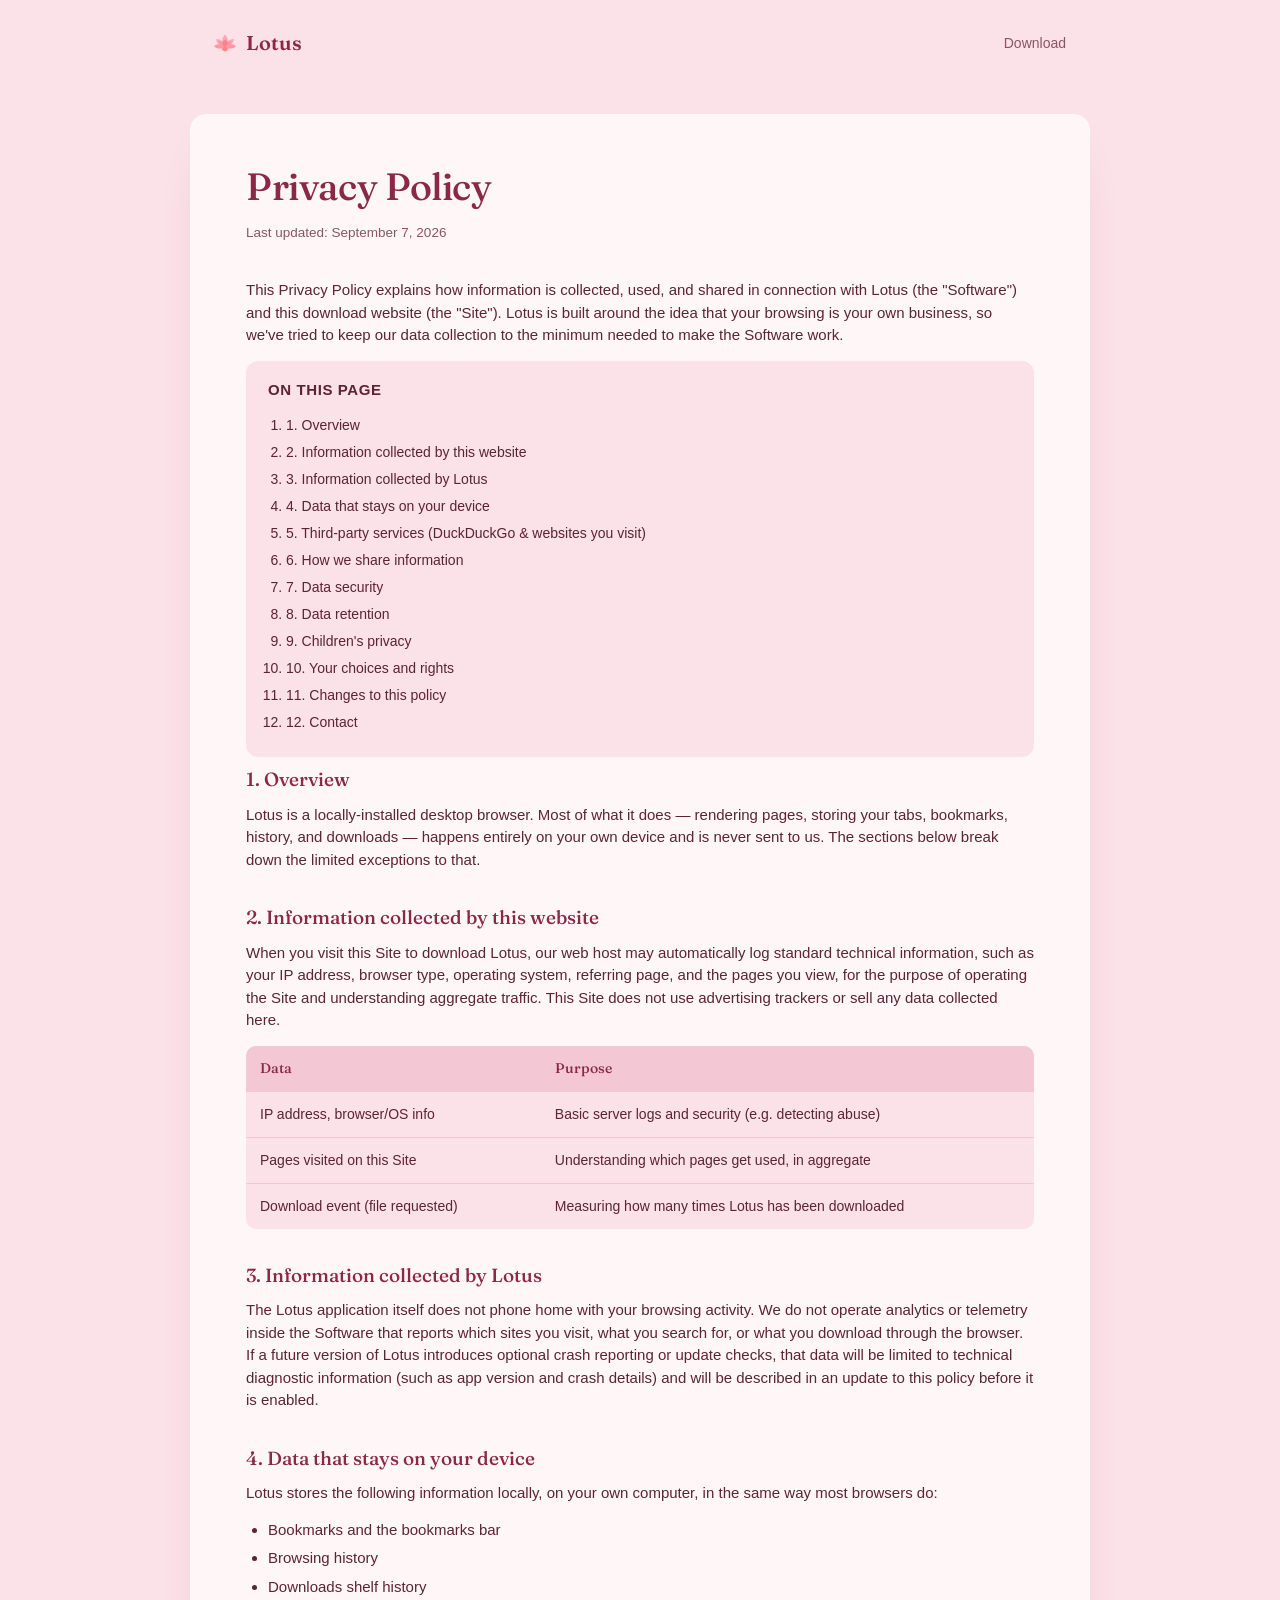
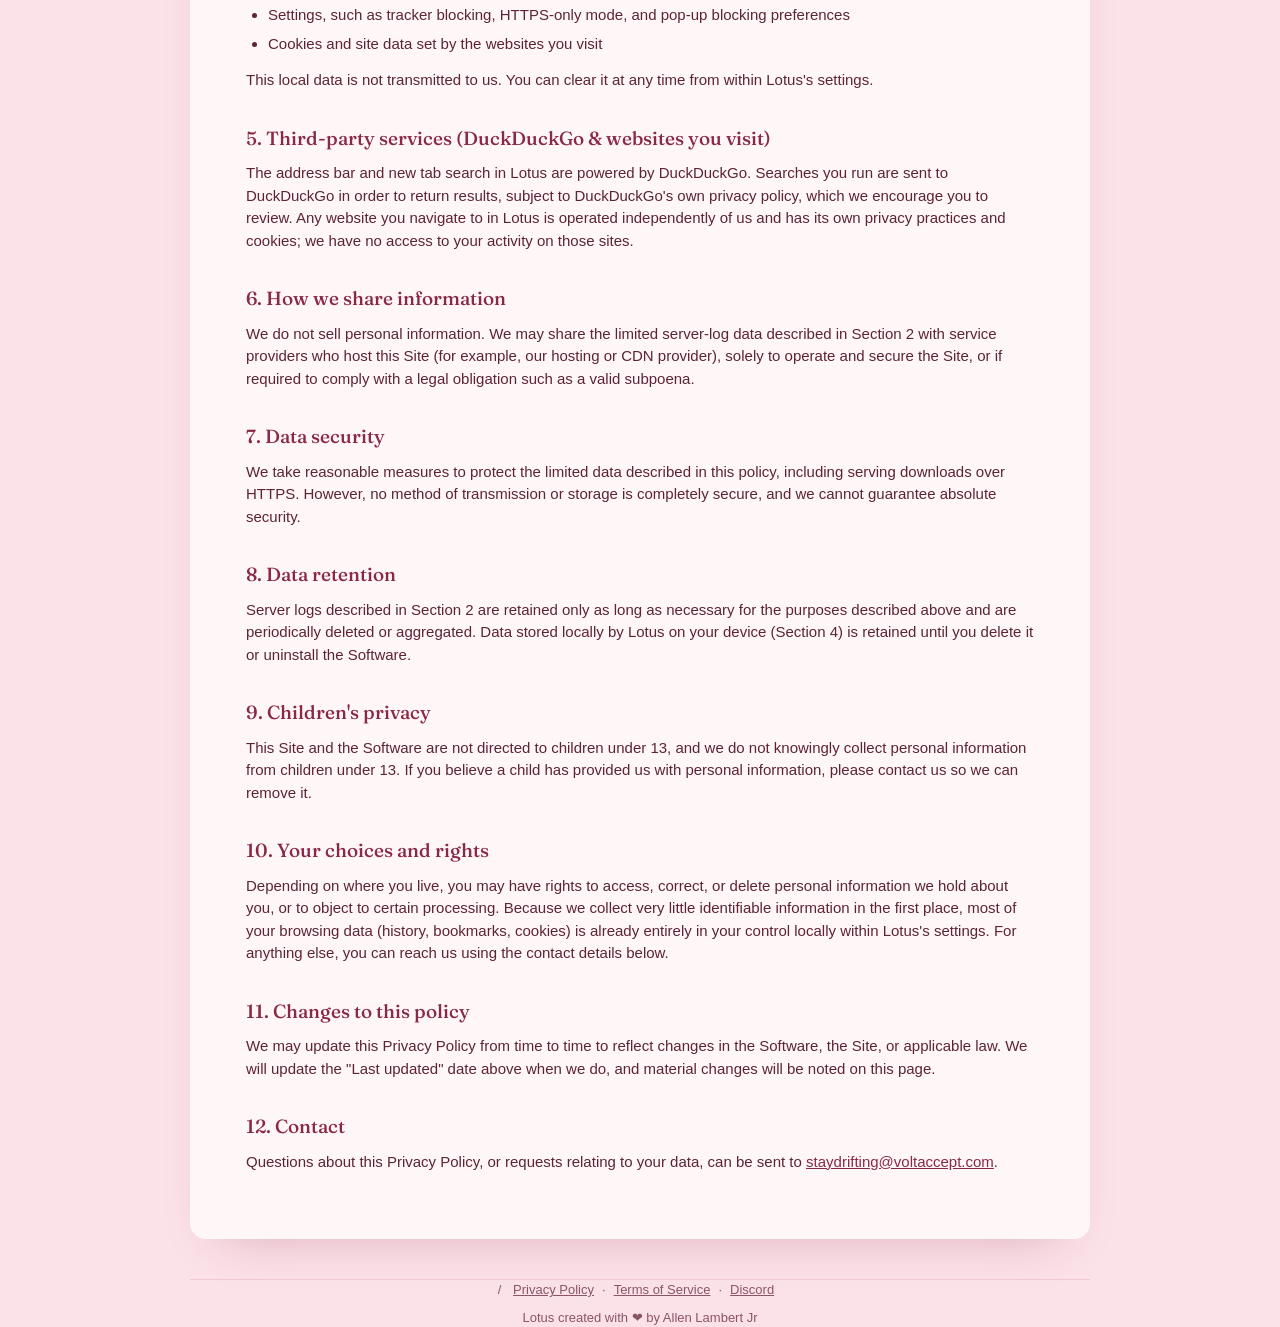
==== privacy.html @ d594039d "Added Discord Invite Link" ====
<!DOCTYPE html>
<html lang="en">
<head>
<meta charset="UTF-8">
<meta name="viewport" content="width=device-width, initial-scale=1.0">
<title>Privacy Policy - Lotus</title>
<link rel="icon" href="assets/icon.ico" type="image/x-icon">
<link rel="preconnect" href="https://fonts.googleapis.com">
<link href="https://fonts.googleapis.com/css2?family=Fraunces:opsz,wght@9..144,400;9..144,500;9..144,600&display=swap" rel="stylesheet">
<style>
  :root{
    --bg: #FBE1E8;
    --chrome: #F3C7D3;
    --chrome-dark: #ECB9C8;
    --card: #FFF6F8;
    --rose: #A73556;
    --rose-deep: #8A2946;
    --plum: #5C2436;
    --plum-soft: #8B5568;
  }

  *{ box-sizing: border-box; }
  html{ scroll-behavior: smooth; }

  body{
    margin: 0;
    background: var(--bg);
    color: var(--plum);
    font-family: -apple-system, BlinkMacSystemFont, "Segoe UI", Roboto, Helvetica, Arial, sans-serif;
    line-height: 1.5;
  }

  @media (prefers-reduced-motion: reduce){
    *{ animation: none !important; transition: none !important; }
  }

  .wrap{
    max-width: 900px;
    margin: 0 auto;
    padding: 0 24px;
  }

  /* ---------- top bar ---------- */
  header.site{ padding: 28px 0 0; }
  .site-nav{
    display: flex;
    align-items: center;
    justify-content: space-between;
  }
  .wordmark{
    display: flex;
    align-items: center;
    gap: 10px;
    font-family: "Fraunces", serif;
    font-weight: 600;
    font-size: 20px;
    color: var(--rose-deep);
    text-decoration: none;
  }
  .wordmark img{ width: 22px; height: 22px; }
  .nav-link{
    color: var(--plum-soft);
    text-decoration: none;
    font-size: 14px;
    font-weight: 500;
  }
  .nav-link:hover{ color: var(--rose-deep); }

  /* ---------- legal doc ---------- */
  .doc{
    padding: 56px 0 40px;
  }
  .doc-card{
    background: var(--card);
    border-radius: 16px;
    padding: 44px clamp(24px, 5vw, 56px) 52px;
    box-shadow: 0 24px 48px -32px rgba(140, 41, 70, 0.35);
  }
  .doc h1{
    font-family: "Fraunces", serif;
    font-weight: 500;
    font-size: clamp(28px, 4vw, 38px);
    color: var(--rose-deep);
    margin: 0 0 8px;
    letter-spacing: -0.01em;
  }
  .doc .effective{
    font-size: 13.5px;
    color: var(--plum-soft);
    margin: 0 0 36px;
  }
  .doc h2{
    font-family: "Fraunces", serif;
    font-weight: 500;
    font-size: 19px;
    color: var(--rose-deep);
    margin: 32px 0 10px;
  }
  .doc h2:first-of-type{ margin-top: 0; }
  .doc p{
    margin: 0 0 14px;
    font-size: 15px;
    color: var(--plum);
  }
  .doc ul{
    margin: 0 0 14px;
    padding-left: 22px;
  }
  .doc li{
    font-size: 15px;
    color: var(--plum);
    margin-bottom: 6px;
  }
  .doc a{ color: var(--rose-deep); }
  .doc strong{ color: var(--rose-deep); }
  .table-wrap{ overflow-x: auto; margin: 0 0 20px; }
  table.data-table{
    width: 100%;
    border-collapse: collapse;
    font-size: 14px;
    background: var(--bg);
    border-radius: 10px;
    overflow: hidden;
  }
  table.data-table th, table.data-table td{
    text-align: left;
    padding: 12px 14px;
    border-bottom: 1px solid var(--chrome);
    vertical-align: top;
  }
  table.data-table th{
    font-family: "Fraunces", serif;
    font-weight: 500;
    color: var(--rose-deep);
    background: var(--chrome);
  }
  table.data-table tr:last-child td{ border-bottom: none; }
  .toc{
    background: var(--bg);
    border-radius: 12px;
    padding: 18px 22px;
    margin-bottom: 8px;
    list-style: none;
  }
  .toc-title{
    font-size: 12.5px;
    font-weight: 600;
    text-transform: uppercase;
    letter-spacing: 0.04em;
    color: var(--plum-soft);
    margin: 0 0 10px;
  }
  .toc ol{
    margin: 0;
    padding-left: 18px;
  }
  .toc li{
    font-size: 14px;
    margin-bottom: 6px;
  }
  .toc a{ color: var(--plum); text-decoration: none; }
  .toc a:hover{ color: var(--rose-deep); text-decoration: underline; }

  /* ---------- footer ---------- */
  footer{
    border-top: 1px solid var(--chrome);
    padding: 26px 0 40px;
    text-align: center;
    font-size: 13px;
    color: var(--plum-soft);
  }
  footer a{ color: var(--plum-soft); }
  footer .legal-links{ margin-bottom: 8px; }
  footer .legal-links a{ margin: 0 8px; }

  :focus-visible{
    outline: 2px solid var(--rose-deep);
    outline-offset: 2px;
  }
</style>
</head>
<body>

<header class="site">
  <div class="wrap site-nav">
    <a class="wordmark" href="/">
      <img src="assets/icon.ico" alt="">
      Lotus
    </a>
    <a class="nav-link" href="/#download">Download</a>
  </div>
</header>

<section class="wrap doc">
  <div class="doc-card">
    <h1>Privacy Policy</h1>
    <p class="effective">Last updated: September 7, 2026</p>

    <p>This Privacy Policy explains how information is collected, used, and shared in connection with Lotus (the "Software") and this download website (the "Site"). Lotus is built around the idea that your browsing is your own business, so we've tried to keep our data collection to the minimum needed to make the Software work.</p>

    <nav class="toc" aria-label="Table of contents">
      <p class="toc-title">On this page</p>
      <ol>
        <li><a href="#overview">1. Overview</a></li>
        <li><a href="#site-data">2. Information collected by this website</a></li>
        <li><a href="#browser-data">3. Information collected by Lotus</a></li>
        <li><a href="#local-data">4. Data that stays on your device</a></li>
        <li><a href="#third-party">5. Third-party services (DuckDuckGo &amp; websites you visit)</a></li>
        <li><a href="#sharing">6. How we share information</a></li>
        <li><a href="#security">7. Data security</a></li>
        <li><a href="#retention">8. Data retention</a></li>
        <li><a href="#children">9. Children's privacy</a></li>
        <li><a href="#rights">10. Your choices and rights</a></li>
        <li><a href="#changes">11. Changes to this policy</a></li>
        <li><a href="#contact">12. Contact</a></li>
      </ol>
    </nav>

    <h2 id="overview">1. Overview</h2>
    <p>Lotus is a locally-installed desktop browser. Most of what it does — rendering pages, storing your tabs, bookmarks, history, and downloads — happens entirely on your own device and is never sent to us. The sections below break down the limited exceptions to that.</p>

    <h2 id="site-data">2. Information collected by this website</h2>
    <p>When you visit this Site to download Lotus, our web host may automatically log standard technical information, such as your IP address, browser type, operating system, referring page, and the pages you view, for the purpose of operating the Site and understanding aggregate traffic. This Site does not use advertising trackers or sell any data collected here.</p>

    <div class="table-wrap">
      <table class="data-table">
        <thead>
          <tr><th>Data</th><th>Purpose</th></tr>
        </thead>
        <tbody>
          <tr><td>IP address, browser/OS info</td><td>Basic server logs and security (e.g. detecting abuse)</td></tr>
          <tr><td>Pages visited on this Site</td><td>Understanding which pages get used, in aggregate</td></tr>
          <tr><td>Download event (file requested)</td><td>Measuring how many times Lotus has been downloaded</td></tr>
        </tbody>
      </table>
    </div>

    <h2 id="browser-data">3. Information collected by Lotus</h2>
    <p>The Lotus application itself does not phone home with your browsing activity. We do not operate analytics or telemetry inside the Software that reports which sites you visit, what you search for, or what you download through the browser. If a future version of Lotus introduces optional crash reporting or update checks, that data will be limited to technical diagnostic information (such as app version and crash details) and will be described in an update to this policy before it is enabled.</p>

    <h2 id="local-data">4. Data that stays on your device</h2>
    <p>Lotus stores the following information locally, on your own computer, in the same way most browsers do:</p>
    <ul>
      <li>Bookmarks and the bookmarks bar</li>
      <li>Browsing history</li>
      <li>Downloads shelf history</li>
      <li>Settings, such as tracker blocking, HTTPS-only mode, and pop-up blocking preferences</li>
      <li>Cookies and site data set by the websites you visit</li>
    </ul>
    <p>This local data is not transmitted to us. You can clear it at any time from within Lotus's settings.</p>

    <h2 id="third-party">5. Third-party services (DuckDuckGo &amp; websites you visit)</h2>
    <p>The address bar and new tab search in Lotus are powered by DuckDuckGo. Searches you run are sent to DuckDuckGo in order to return results, subject to DuckDuckGo's own privacy policy, which we encourage you to review. Any website you navigate to in Lotus is operated independently of us and has its own privacy practices and cookies; we have no access to your activity on those sites.</p>

    <h2 id="sharing">6. How we share information</h2>
    <p>We do not sell personal information. We may share the limited server-log data described in Section 2 with service providers who host this Site (for example, our hosting or CDN provider), solely to operate and secure the Site, or if required to comply with a legal obligation such as a valid subpoena.</p>

    <h2 id="security">7. Data security</h2>
    <p>We take reasonable measures to protect the limited data described in this policy, including serving downloads over HTTPS. However, no method of transmission or storage is completely secure, and we cannot guarantee absolute security.</p>

    <h2 id="retention">8. Data retention</h2>
    <p>Server logs described in Section 2 are retained only as long as necessary for the purposes described above and are periodically deleted or aggregated. Data stored locally by Lotus on your device (Section 4) is retained until you delete it or uninstall the Software.</p>

    <h2 id="children">9. Children's privacy</h2>
    <p>This Site and the Software are not directed to children under 13, and we do not knowingly collect personal information from children under 13. If you believe a child has provided us with personal information, please contact us so we can remove it.</p>

    <h2 id="rights">10. Your choices and rights</h2>
    <p>Depending on where you live, you may have rights to access, correct, or delete personal information we hold about you, or to object to certain processing. Because we collect very little identifiable information in the first place, most of your browsing data (history, bookmarks, cookies) is already entirely in your control locally within Lotus's settings. For anything else, you can reach us using the contact details below.</p>

    <h2 id="changes">11. Changes to this policy</h2>
    <p>We may update this Privacy Policy from time to time to reflect changes in the Software, the Site, or applicable law. We will update the "Last updated" date above when we do, and material changes will be noted on this page.</p>

    <h2 id="contact">12. Contact</h2>
    <p>Questions about this Privacy Policy, or requests relating to your data, can be sent to <a href="mailto:staydrifting@voltaccept.com">staydrifting@voltaccept.com</a>.</p>
  </div>
</section>

<footer class="wrap">
  <div class="legal-links">
/    <a href="privacy.html">Privacy Policy</a>·<a href="terms.html">Terms of Service</a>·<a href="https://discord.gg/F8ZHvA9Z5C" target="_blank" rel="noopener">Discord</a>
  </div>
  Lotus created with ❤ by Allen Lambert Jr
</footer>

</body>
</html>
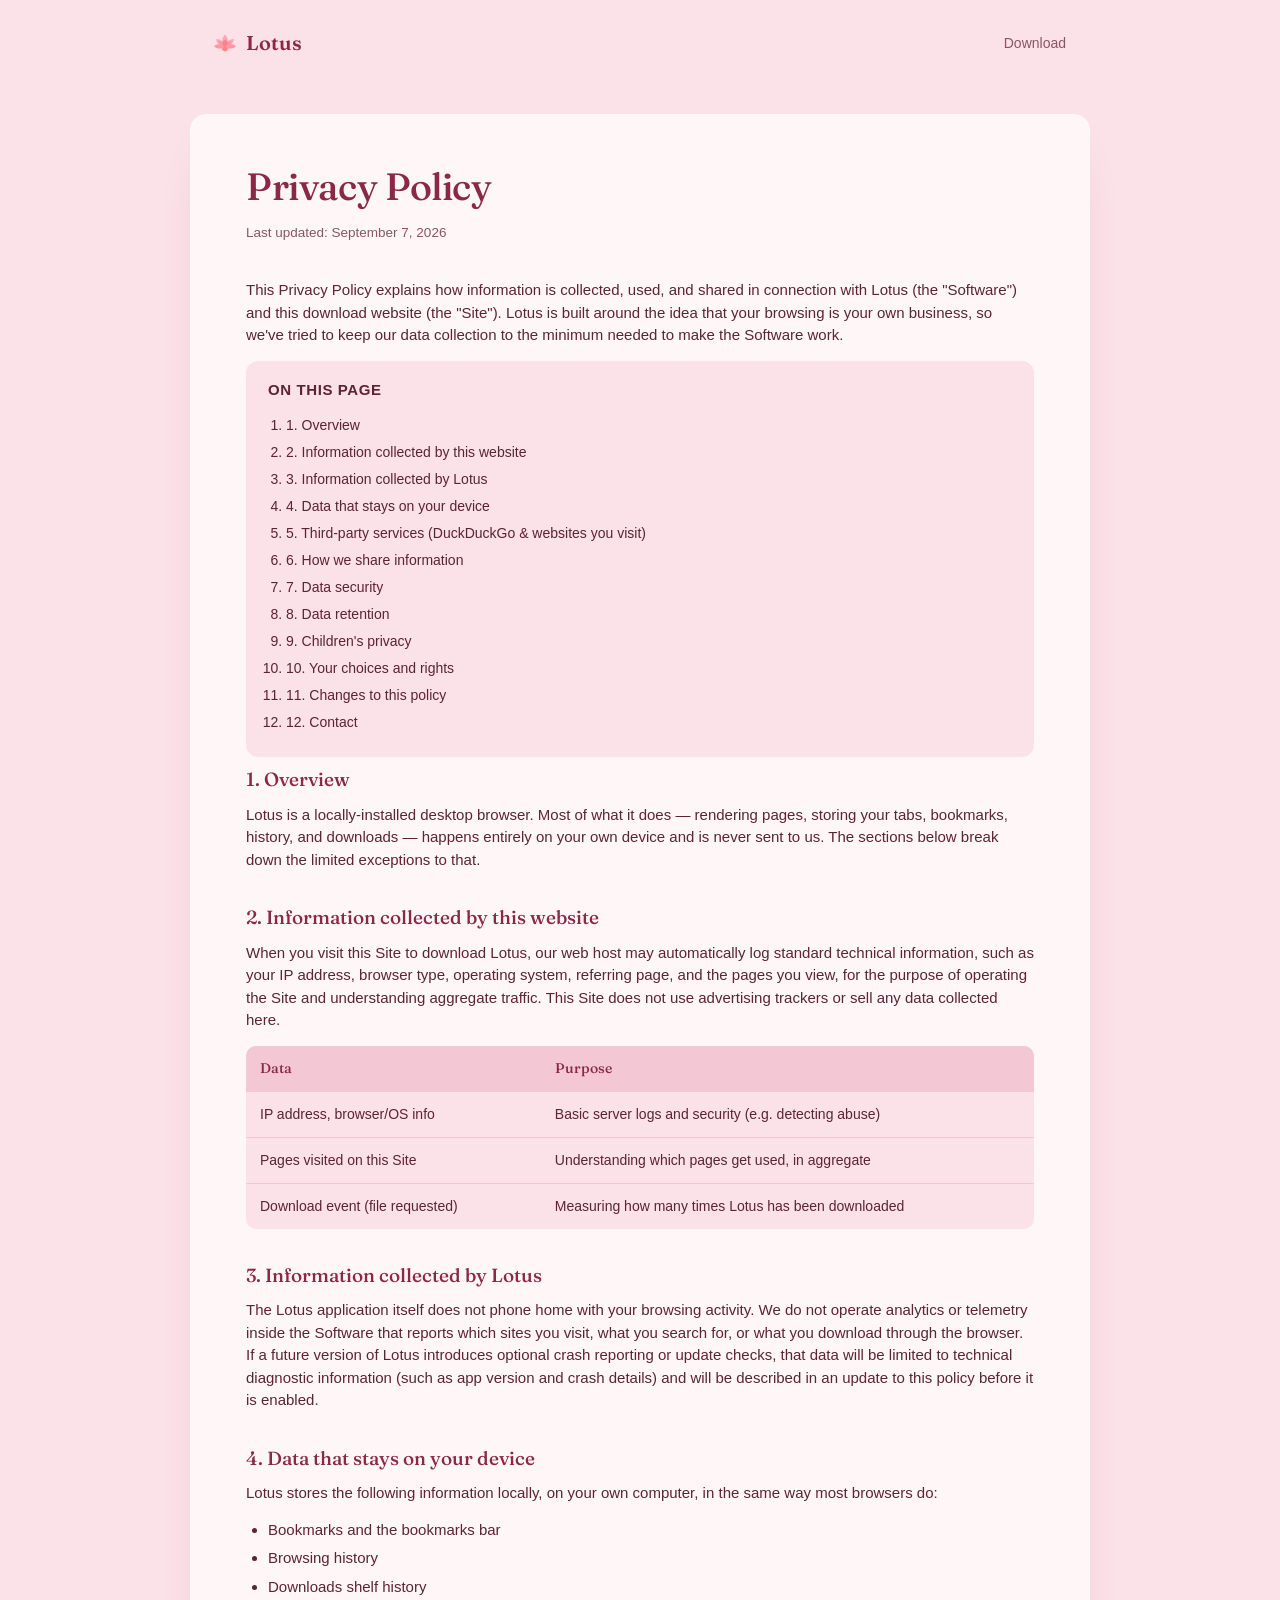
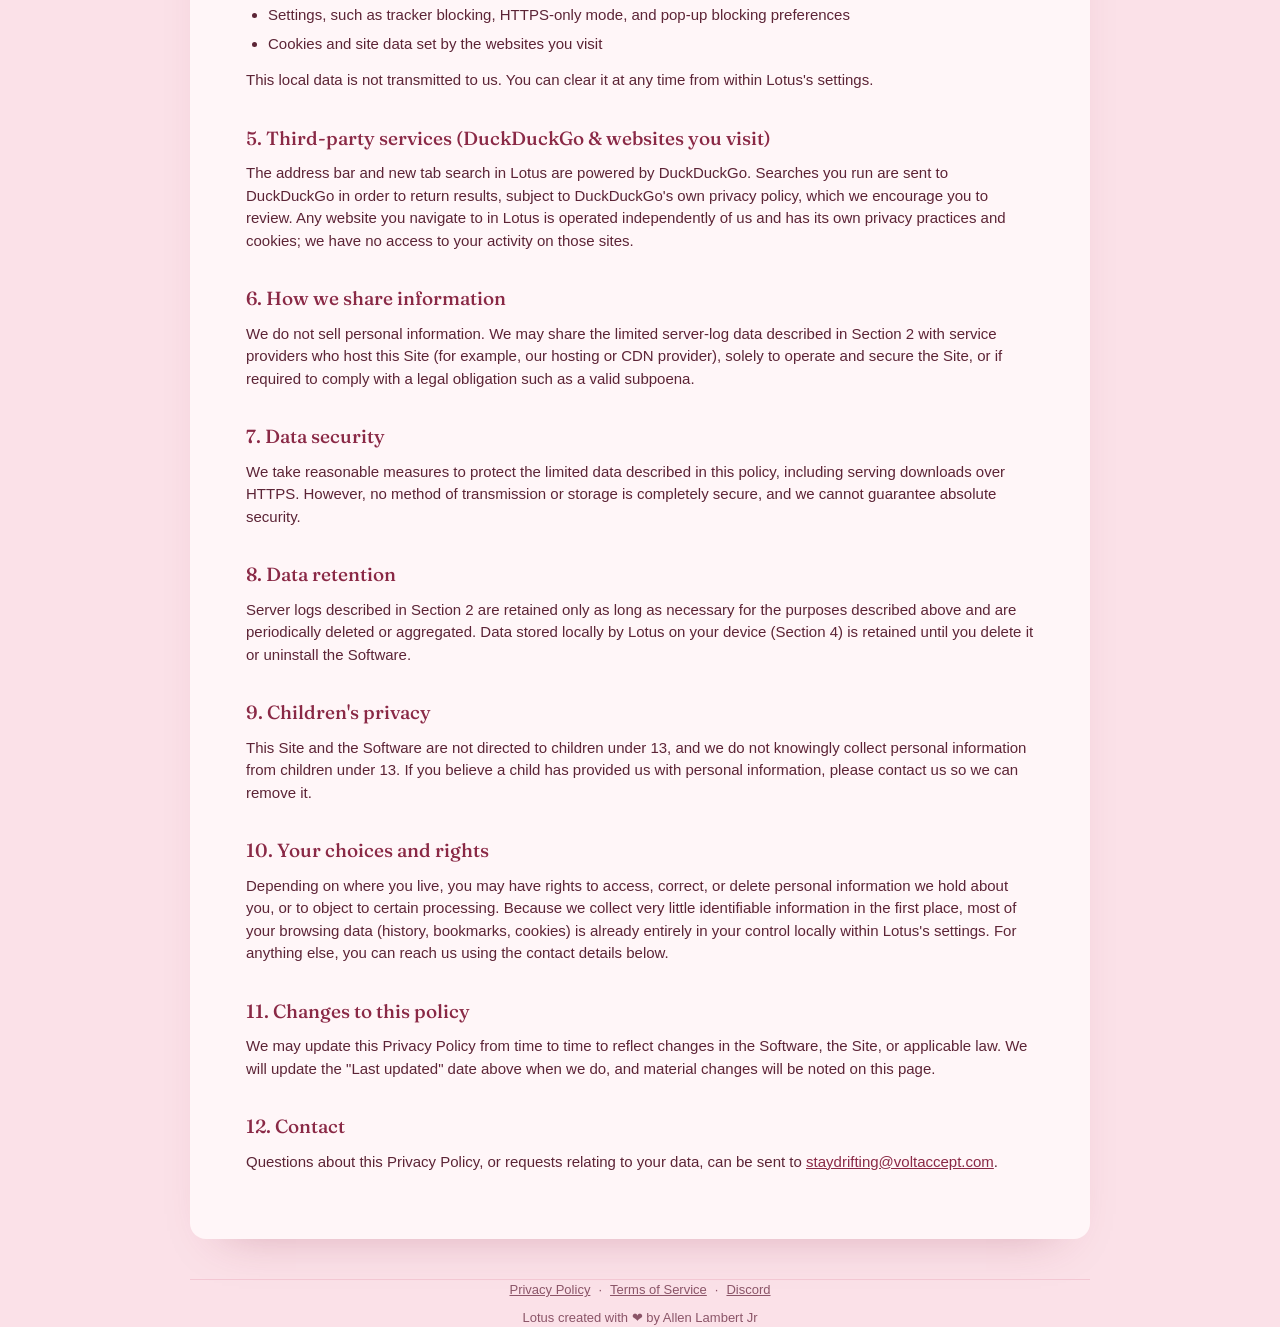
==== commit 070a2c77: "Fix Typo in Footer" ====
--- a/privacy.html
+++ b/privacy.html
@@ -277,7 +277,7 @@
 
 <footer class="wrap">
   <div class="legal-links">
-/    <a href="privacy.html">Privacy Policy</a>·<a href="terms.html">Terms of Service</a>·<a href="https://discord.gg/F8ZHvA9Z5C" target="_blank" rel="noopener">Discord</a>
+    <a href="privacy.html">Privacy Policy</a>·<a href="terms.html">Terms of Service</a>·<a href="https://discord.gg/F8ZHvA9Z5C" target="_blank" rel="noopener">Discord</a>
   </div>
   Lotus created with ❤ by Allen Lambert Jr
 </footer>
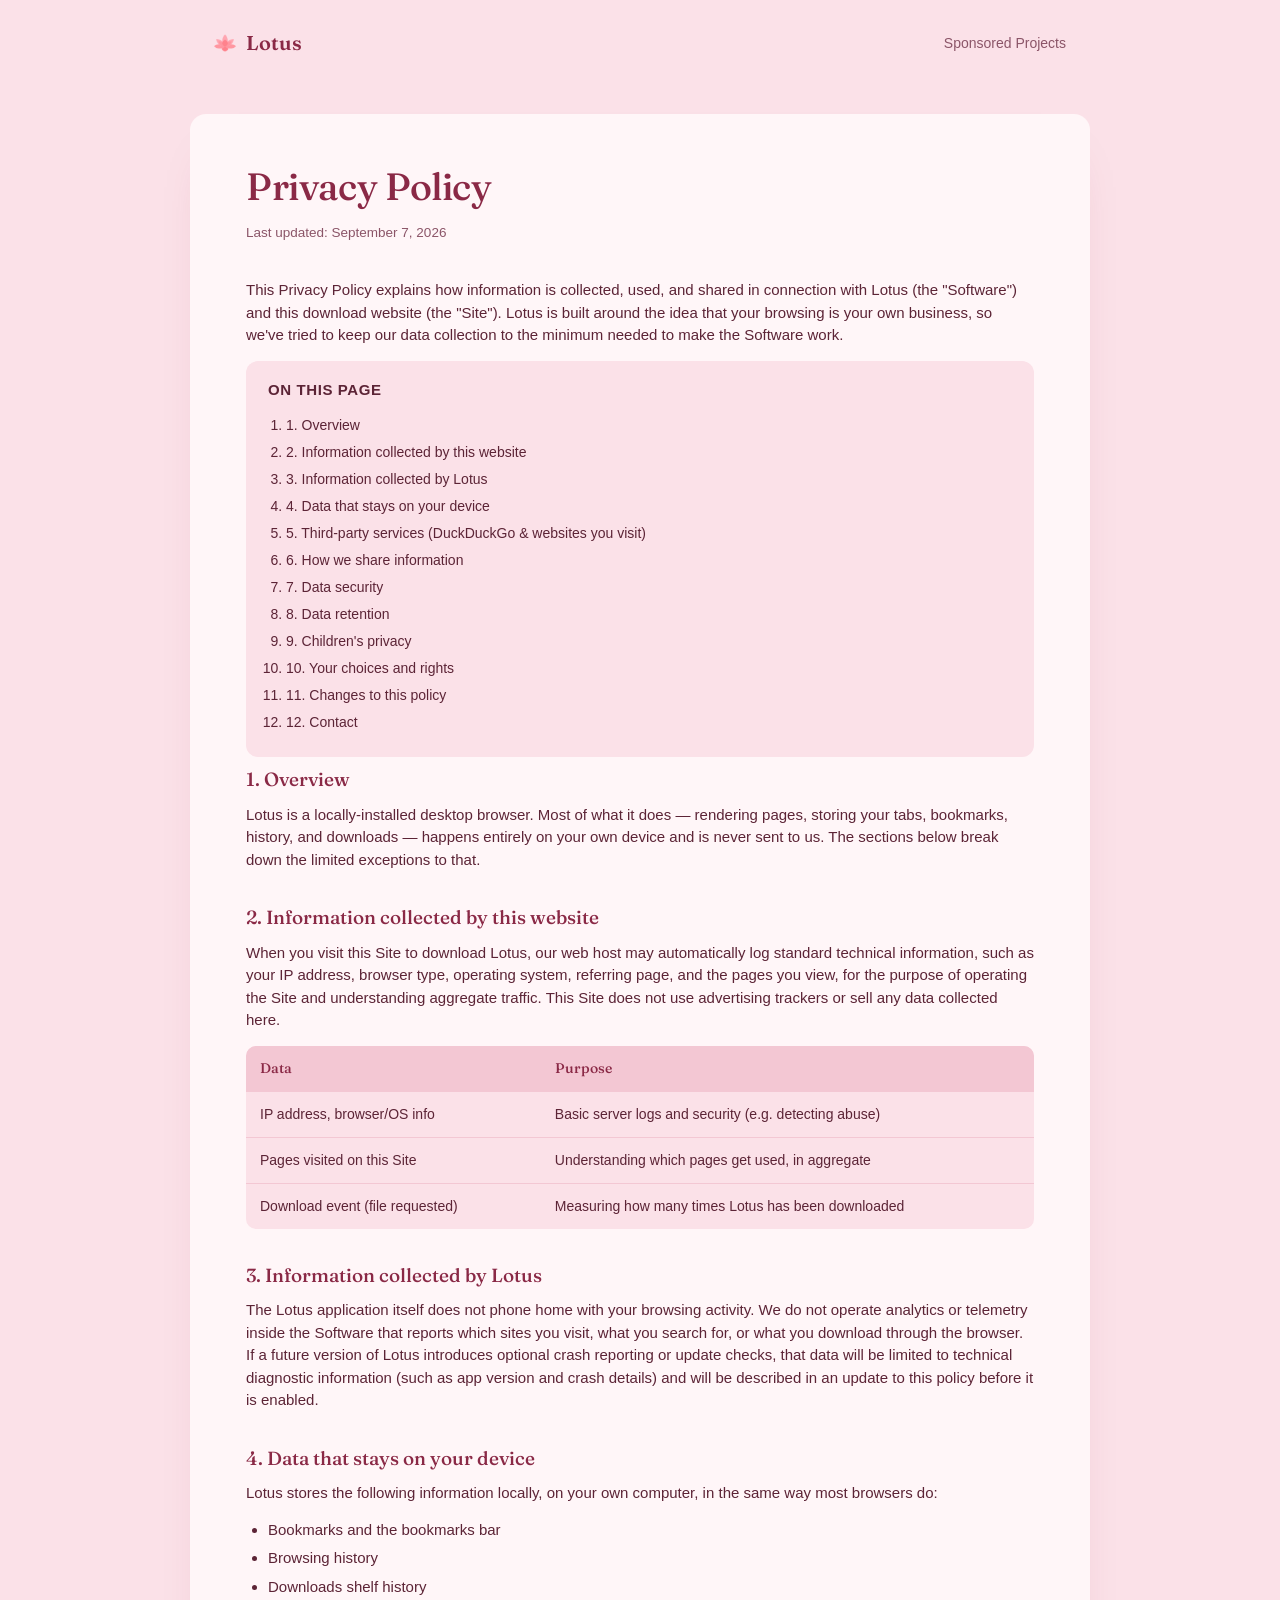
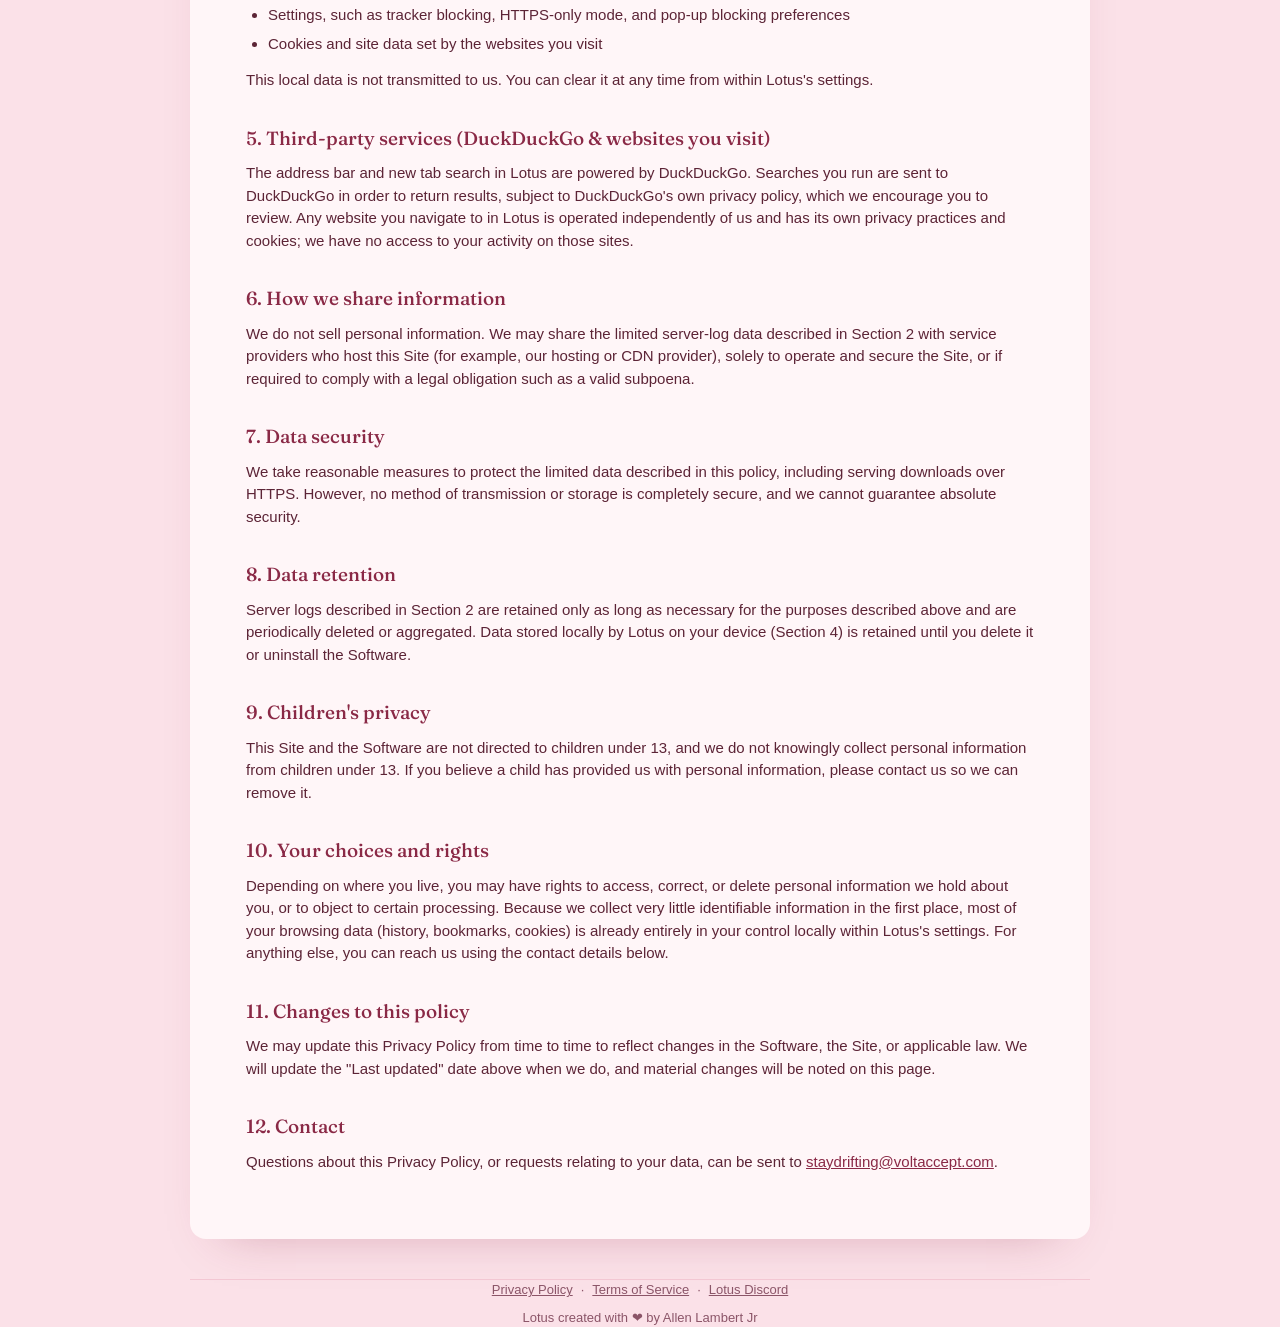
==== commit 2eaa0ce0: "New `Sponsored Projects` Page and Minor UI Changes" ====
--- a/privacy.html
+++ b/privacy.html
@@ -187,7 +187,7 @@
       <img src="assets/icon.ico" alt="">
       Lotus
     </a>
-    <a class="nav-link" href="/#download">Download</a>
+    <a class="nav-link" href="/sponsor.html">Sponsored Projects</a>
   </div>
 </header>
 
@@ -277,7 +277,7 @@
 
 <footer class="wrap">
   <div class="legal-links">
-    <a href="privacy.html">Privacy Policy</a>·<a href="terms.html">Terms of Service</a>·<a href="https://discord.gg/F8ZHvA9Z5C" target="_blank" rel="noopener">Discord</a>
+    <a href="privacy.html">Privacy Policy</a>·<a href="terms.html">Terms of Service</a>·<a href="https://discord.gg/F8ZHvA9Z5C" target="_blank" rel="noopener">Lotus Discord</a>
   </div>
   Lotus created with ❤ by Allen Lambert Jr
 </footer>
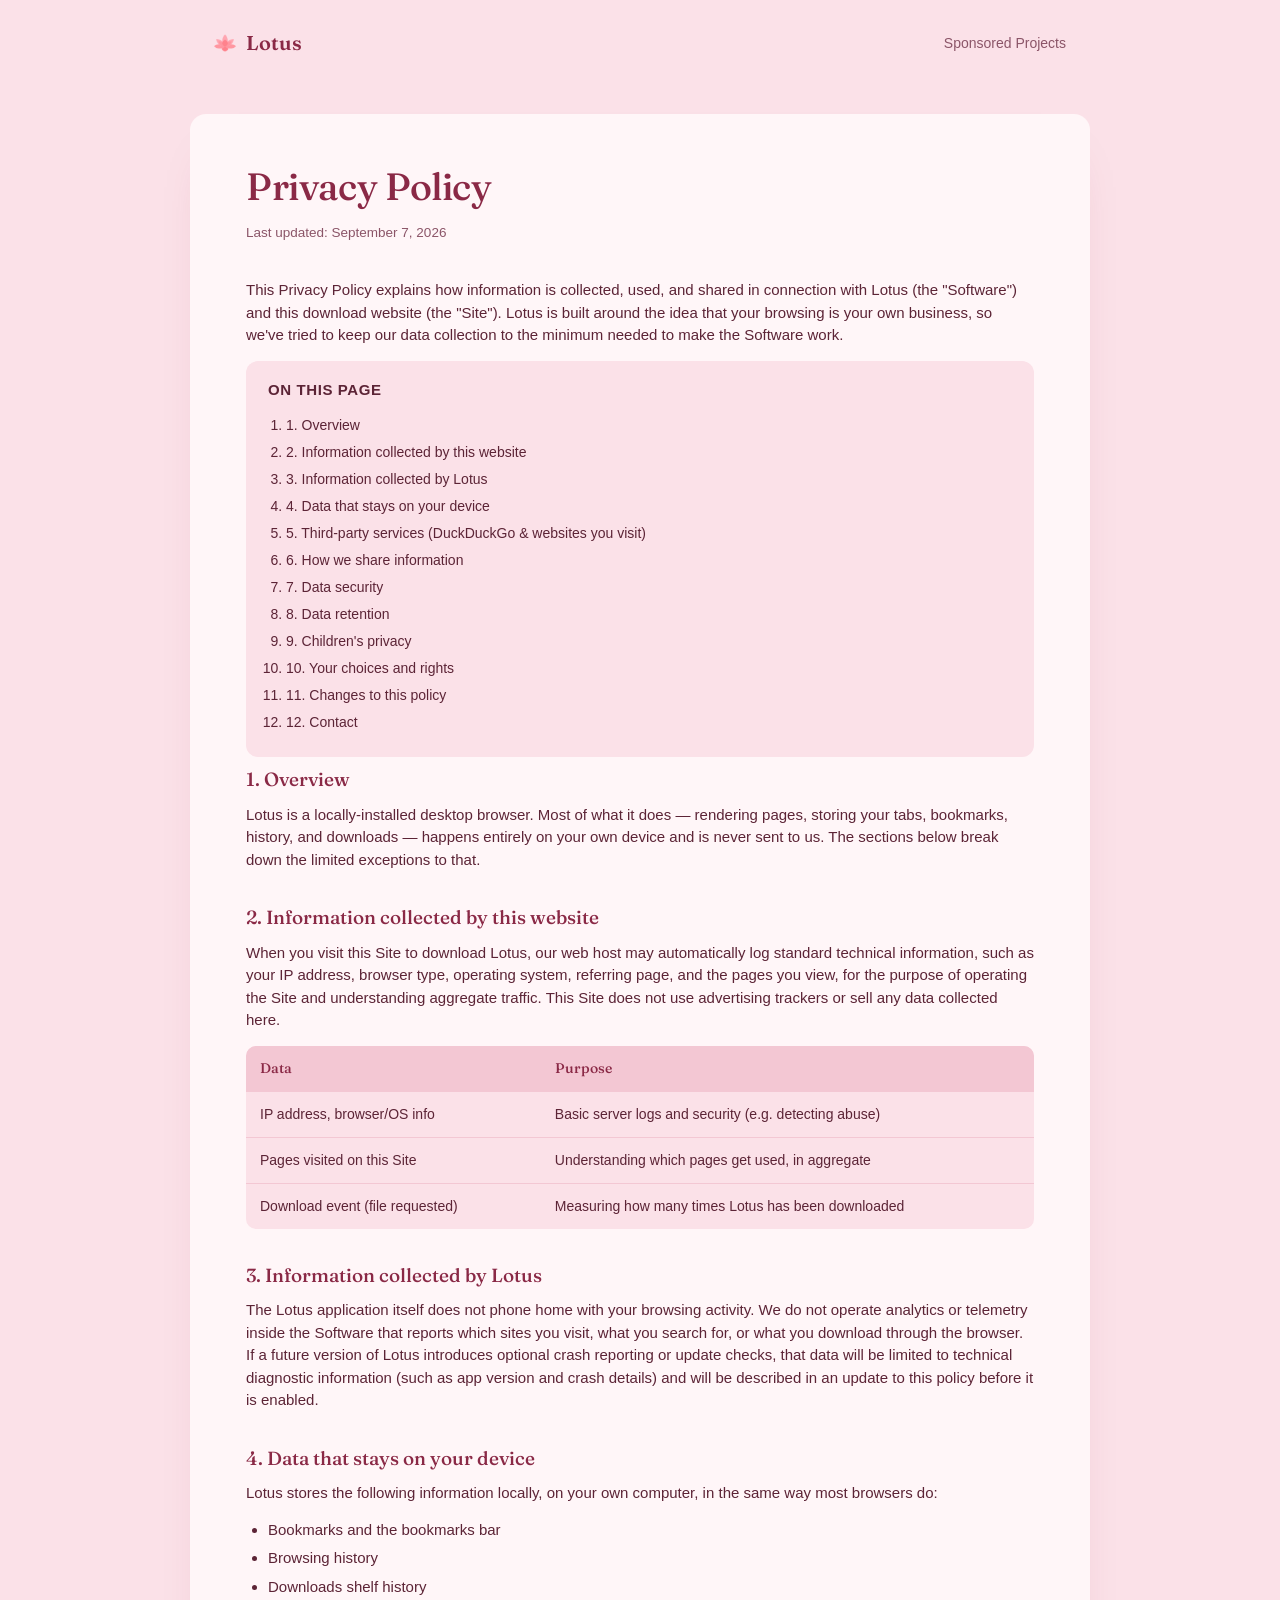
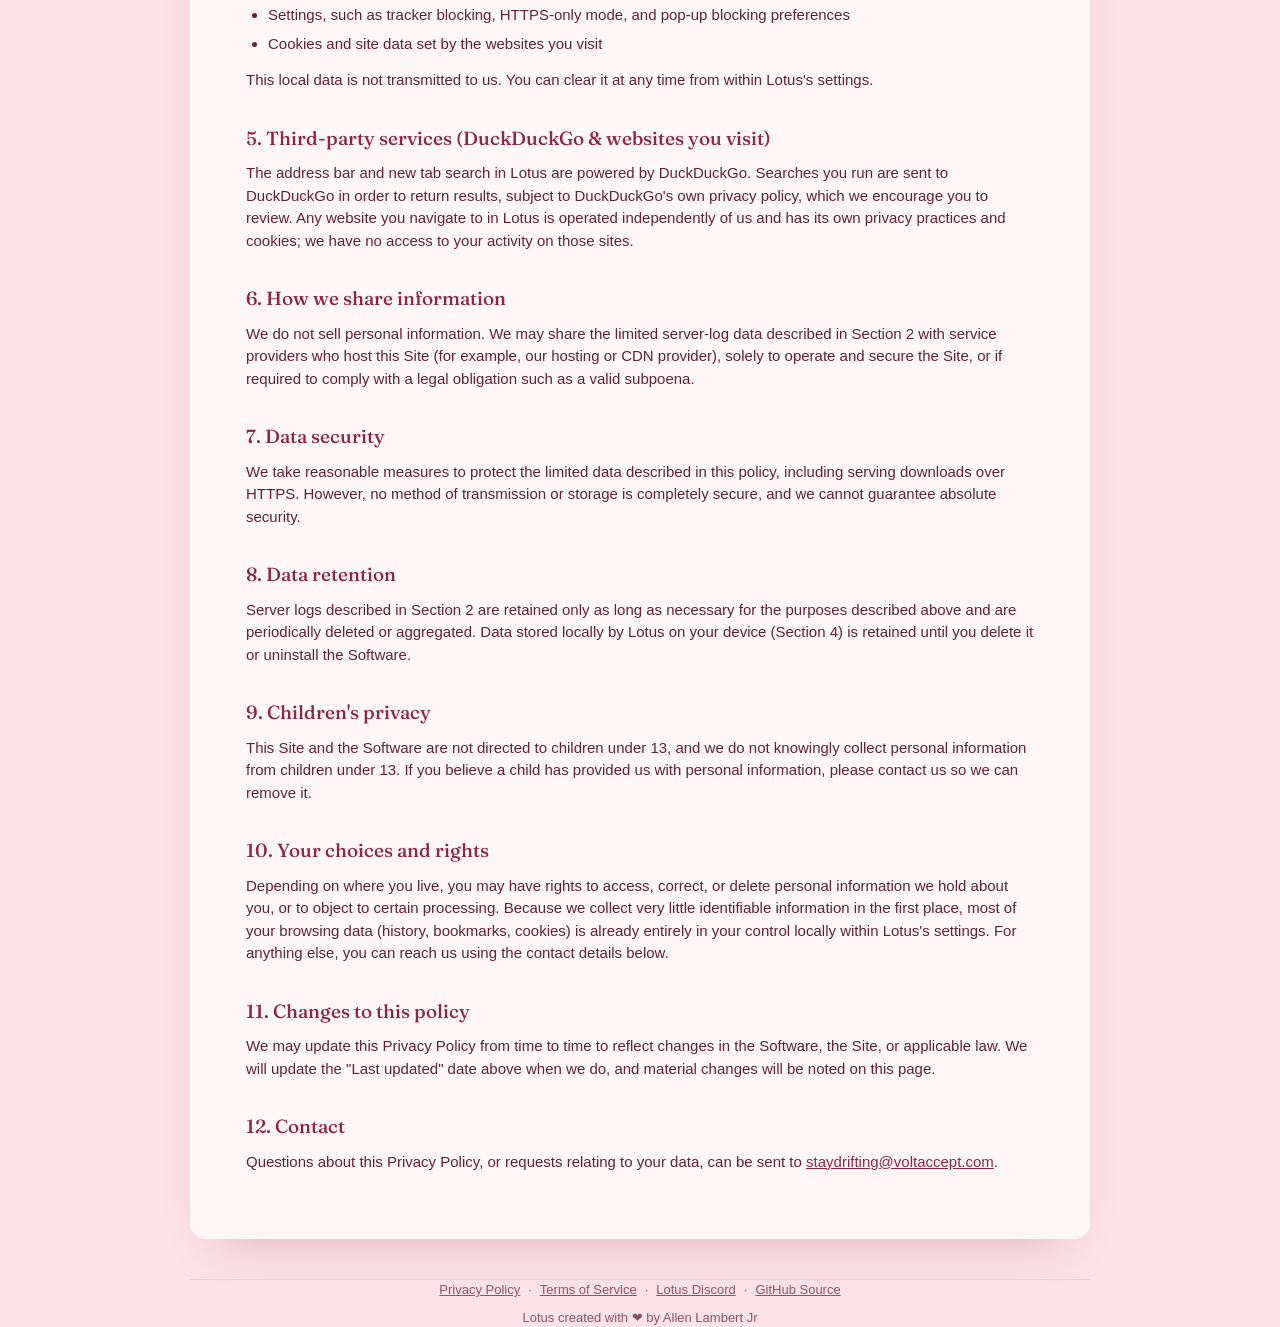
==== commit e93278d3: "Add GitHub Source link to footer in multiple HTML files" ====
--- a/privacy.html
+++ b/privacy.html
@@ -7,177 +7,7 @@
 <link rel="icon" href="assets/icon.ico" type="image/x-icon">
 <link rel="preconnect" href="https://fonts.googleapis.com">
 <link href="https://fonts.googleapis.com/css2?family=Fraunces:opsz,wght@9..144,400;9..144,500;9..144,600&display=swap" rel="stylesheet">
-<style>
-  :root{
-    --bg: #FBE1E8;
-    --chrome: #F3C7D3;
-    --chrome-dark: #ECB9C8;
-    --card: #FFF6F8;
-    --rose: #A73556;
-    --rose-deep: #8A2946;
-    --plum: #5C2436;
-    --plum-soft: #8B5568;
-  }
-
-  *{ box-sizing: border-box; }
-  html{ scroll-behavior: smooth; }
-
-  body{
-    margin: 0;
-    background: var(--bg);
-    color: var(--plum);
-    font-family: -apple-system, BlinkMacSystemFont, "Segoe UI", Roboto, Helvetica, Arial, sans-serif;
-    line-height: 1.5;
-  }
-
-  @media (prefers-reduced-motion: reduce){
-    *{ animation: none !important; transition: none !important; }
-  }
-
-  .wrap{
-    max-width: 900px;
-    margin: 0 auto;
-    padding: 0 24px;
-  }
-
-  /* ---------- top bar ---------- */
-  header.site{ padding: 28px 0 0; }
-  .site-nav{
-    display: flex;
-    align-items: center;
-    justify-content: space-between;
-  }
-  .wordmark{
-    display: flex;
-    align-items: center;
-    gap: 10px;
-    font-family: "Fraunces", serif;
-    font-weight: 600;
-    font-size: 20px;
-    color: var(--rose-deep);
-    text-decoration: none;
-  }
-  .wordmark img{ width: 22px; height: 22px; }
-  .nav-link{
-    color: var(--plum-soft);
-    text-decoration: none;
-    font-size: 14px;
-    font-weight: 500;
-  }
-  .nav-link:hover{ color: var(--rose-deep); }
-
-  /* ---------- legal doc ---------- */
-  .doc{
-    padding: 56px 0 40px;
-  }
-  .doc-card{
-    background: var(--card);
-    border-radius: 16px;
-    padding: 44px clamp(24px, 5vw, 56px) 52px;
-    box-shadow: 0 24px 48px -32px rgba(140, 41, 70, 0.35);
-  }
-  .doc h1{
-    font-family: "Fraunces", serif;
-    font-weight: 500;
-    font-size: clamp(28px, 4vw, 38px);
-    color: var(--rose-deep);
-    margin: 0 0 8px;
-    letter-spacing: -0.01em;
-  }
-  .doc .effective{
-    font-size: 13.5px;
-    color: var(--plum-soft);
-    margin: 0 0 36px;
-  }
-  .doc h2{
-    font-family: "Fraunces", serif;
-    font-weight: 500;
-    font-size: 19px;
-    color: var(--rose-deep);
-    margin: 32px 0 10px;
-  }
-  .doc h2:first-of-type{ margin-top: 0; }
-  .doc p{
-    margin: 0 0 14px;
-    font-size: 15px;
-    color: var(--plum);
-  }
-  .doc ul{
-    margin: 0 0 14px;
-    padding-left: 22px;
-  }
-  .doc li{
-    font-size: 15px;
-    color: var(--plum);
-    margin-bottom: 6px;
-  }
-  .doc a{ color: var(--rose-deep); }
-  .doc strong{ color: var(--rose-deep); }
-  .table-wrap{ overflow-x: auto; margin: 0 0 20px; }
-  table.data-table{
-    width: 100%;
-    border-collapse: collapse;
-    font-size: 14px;
-    background: var(--bg);
-    border-radius: 10px;
-    overflow: hidden;
-  }
-  table.data-table th, table.data-table td{
-    text-align: left;
-    padding: 12px 14px;
-    border-bottom: 1px solid var(--chrome);
-    vertical-align: top;
-  }
-  table.data-table th{
-    font-family: "Fraunces", serif;
-    font-weight: 500;
-    color: var(--rose-deep);
-    background: var(--chrome);
-  }
-  table.data-table tr:last-child td{ border-bottom: none; }
-  .toc{
-    background: var(--bg);
-    border-radius: 12px;
-    padding: 18px 22px;
-    margin-bottom: 8px;
-    list-style: none;
-  }
-  .toc-title{
-    font-size: 12.5px;
-    font-weight: 600;
-    text-transform: uppercase;
-    letter-spacing: 0.04em;
-    color: var(--plum-soft);
-    margin: 0 0 10px;
-  }
-  .toc ol{
-    margin: 0;
-    padding-left: 18px;
-  }
-  .toc li{
-    font-size: 14px;
-    margin-bottom: 6px;
-  }
-  .toc a{ color: var(--plum); text-decoration: none; }
-  .toc a:hover{ color: var(--rose-deep); text-decoration: underline; }
-
-  /* ---------- footer ---------- */
-  footer{
-    border-top: 1px solid var(--chrome);
-    padding: 26px 0 40px;
-    text-align: center;
-    font-size: 13px;
-    color: var(--plum-soft);
-  }
-  footer a{ color: var(--plum-soft); }
-  footer .legal-links{ margin-bottom: 8px; }
-  footer .legal-links a{ margin: 0 8px; }
-
-  :focus-visible{
-    outline: 2px solid var(--rose-deep);
-    outline-offset: 2px;
-  }
-</style>
+<link rel="stylesheet" href="styles.css">
 </head>
 <body>
 
@@ -277,7 +107,7 @@
 
 <footer class="wrap">
   <div class="legal-links">
-    <a href="privacy.html">Privacy Policy</a>·<a href="terms.html">Terms of Service</a>·<a href="https://discord.gg/F8ZHvA9Z5C" target="_blank" rel="noopener">Lotus Discord</a>
+    <a href="privacy.html">Privacy Policy</a>·<a href="terms.html">Terms of Service</a>·<a href="https://discord.gg/F8ZHvA9Z5C" target="_blank" rel="noopener">Lotus Discord</a>·<a href="https://github.com/LotusBrowser/Lotus.Source" target="_blank" rel="noopener">GitHub Source</a>
   </div>
   Lotus created with ❤ by Allen Lambert Jr
 </footer>
--- a/styles.css
+++ b/styles.css
@@ -0,0 +1,659 @@
+/* ==========================================================================
+   Lotus - CSS Stylesheet
+   ==========================================================================
+
+/* ---------- design tokens ---------- */
+:root {
+  --bg: #FBE1E8;
+  --chrome: #F3C7D3;
+  --chrome-dark: #ECB9C8;
+  --card: #FFF6F8;
+  --rose: #A73556;
+  --rose-deep: #8A2946;
+  --plum: #5C2436;
+  --plum-soft: #8B5568;
+  --petal-light: #FFA6B1;
+  --petal-medium: #FF96A0;
+  --petal-coral: #FF828C;
+}
+
+/* ---------- base ---------- */
+* {
+  box-sizing: border-box;
+}
+
+html {
+  scroll-behavior: smooth;
+}
+
+body {
+  margin: 0;
+  background: var(--bg);
+  color: var(--plum);
+  font-family: -apple-system, BlinkMacSystemFont, "Segoe UI", Roboto, Helvetica, Arial, sans-serif;
+  line-height: 1.5;
+}
+
+@media (prefers-reduced-motion: reduce) {
+  * {
+    animation-duration: 0.01ms !important;
+    animation-iteration-count: 1 !important;
+    transition: none !important;
+  }
+}
+
+.wrap {
+  max-width: 900px;
+  margin: 0 auto;
+  padding: 0 24px;
+}
+
+:focus-visible {
+  outline: 2px solid var(--rose-deep);
+  outline-offset: 2px;
+}
+
+/* ---------- top bar ---------- */
+header.site {
+  padding: 28px 0 0;
+}
+
+.site-nav {
+  display: flex;
+  align-items: center;
+  justify-content: space-between;
+}
+
+.wordmark {
+  display: flex;
+  align-items: center;
+  gap: 10px;
+  font-family: "Fraunces", serif;
+  font-weight: 600;
+  font-size: 20px;
+  color: var(--rose-deep);
+  text-decoration: none;
+}
+
+.wordmark img {
+  width: 22px;
+  height: 22px;
+}
+
+.nav-link {
+  color: var(--plum-soft);
+  text-decoration: none;
+  font-size: 14px;
+  font-weight: 500;
+}
+
+.nav-link:hover {
+  color: var(--rose-deep);
+}
+
+/* ---------- footer ---------- */
+footer {
+  border-top: 1px solid var(--chrome);
+  padding: 26px 0 40px;
+  text-align: center;
+  font-size: 13px;
+  color: var(--plum-soft);
+}
+
+footer a {
+  color: var(--plum-soft);
+}
+
+footer .legal-links {
+  margin-bottom: 8px;
+}
+
+footer .legal-links a {
+  margin: 0 8px;
+}
+
+/* ==========================================================================
+   Home + Sponsor: hero, screenshots, CTA
+   ========================================================================== */
+.hero {
+  text-align: center;
+  padding: 60px 0 8px;
+}
+
+.hero h1 {
+  font-family: "Fraunces", serif;
+  font-weight: 500;
+  font-size: clamp(34px, 5vw, 52px);
+  line-height: 1.15;
+  letter-spacing: -0.01em;
+  color: var(--rose-deep);
+  margin: 0 0 16px;
+}
+
+.hero p.sub {
+  max-width: 480px;
+  margin: 0 auto 36px;
+  color: var(--plum-soft);
+  font-size: 17px;
+}
+
+/* screenshots (photo stack) */
+.screenshot-stack {
+  position: relative;
+  width: 100%;
+  max-width: 560px;
+  height: 340px;
+  margin: 0 auto;
+}
+
+.screenshot-frame {
+  position: absolute;
+  width: 480px;
+  height: 333px;
+  border-radius: 12px;
+  overflow: hidden;
+  box-shadow: 0 24px 48px -24px rgba(140, 41, 70, 0.4);
+  border: 6px solid var(--card);
+  background: var(--card);
+}
+
+.screenshot-frame img {
+  width: 100%;
+  height: 100%;
+  display: block;
+  object-fit: cover;
+}
+
+.screenshot-frame.back {
+  top: 6px;
+  left: 50%;
+  transform: translateX(-50%) rotate(-6deg);
+  z-index: 1;
+}
+
+.screenshot-frame.front {
+  top: 0;
+  left: 50%;
+  transform: translateX(-50%) rotate(4deg);
+  z-index: 2;
+}
+
+.screenshot-caption {
+  margin: 24px 0 0;
+  font-size: 12.5px;
+  color: var(--plum-soft);
+  text-align: center;
+}
+
+@media (max-width: 600px) {
+  .screenshot-stack {
+    height: 280px;
+  }
+
+  .screenshot-frame {
+    width: 88vw;
+    max-width: 380px;
+    height: auto;
+    aspect-ratio: 882/612;
+  }
+}
+
+/* download CTA */
+.cta {
+  text-align: center;
+  padding: 44px 0 8px;
+}
+
+.download-btn {
+  display: inline-flex;
+  align-items: center;
+  gap: 10px;
+  background: var(--rose-deep);
+  color: var(--card);
+  text-decoration: none;
+  font-weight: 600;
+  font-size: 16px;
+  padding: 15px 30px;
+  border-radius: 10px;
+  box-shadow: 0 14px 28px -14px rgba(138, 41, 70, 0.55);
+  transition: transform 0.15s ease, box-shadow 0.15s ease;
+}
+
+.download-btn:hover {
+  transform: translateY(-1px);
+  box-shadow: 0 18px 32px -14px rgba(138, 41, 70, 0.6);
+}
+
+.download-btn img {
+  width: 18px;
+  height: 18px;
+}
+
+.fine-print {
+  margin-top: 14px;
+  font-size: 13px;
+  color: var(--plum-soft);
+}
+
+.fine-print a {
+  color: var(--rose-deep);
+}
+
+/* ---------- home: features ---------- */
+.features {
+  padding: 90px 0 60px;
+  display: grid;
+  grid-template-columns: repeat(3, 1fr);
+  gap: 40px 36px;
+}
+
+.feature {
+  background: var(--card);
+  padding: 30px 20px;
+  border-radius: 12px;
+  box-shadow: 0 14px 28px -14px rgba(138, 41, 70, 0.55);
+}
+
+.feature h3 {
+  font-family: "Fraunces", serif;
+  font-weight: 500;
+  font-size: 18px;
+  color: var(--rose-deep);
+  margin: 0 0 8px;
+}
+
+.feature p {
+  margin: 0;
+  font-size: 14px;
+  color: var(--plum-soft);
+}
+
+.feature .icon {
+  width: 30px;
+  height: 30px;
+  margin-bottom: 14px;
+  color: var(--rose);
+}
+
+@media (max-width: 680px) {
+  .features {
+    grid-template-columns: 1fr;
+    gap: 30px;
+    padding: 0 60px 40px;
+    text-align: center;
+  }
+
+  .feature p {
+    max-width: 400px;
+    margin: 0 auto;
+    text-align: justify;
+  }
+}
+
+/* ---------- sponsor: projects ---------- */
+.projects {
+  padding: 90px 0 60px;
+  display: grid;
+  grid-template-columns: repeat(3, 1fr);
+  gap: 40px 36px;
+}
+
+.project {
+  background: var(--card);
+  padding: 30px 20px;
+  border-radius: 12px;
+  box-shadow: 0 14px 28px -14px rgba(138, 41, 70, 0.55);
+}
+
+.project h3 {
+  font-family: "Fraunces", serif;
+  font-weight: 500;
+  font-size: 18px;
+  text-align: center;
+  color: var(--rose-deep);
+  margin: 0 0 8px;
+}
+
+.project p {
+  margin: 0;
+  font-size: 14px;
+  color: var(--plum-soft);
+}
+
+.project .links {
+  margin-top: 14px;
+  display: flex;
+  justify-content: center;
+  gap: 12px;
+}
+
+.project .links a {
+  color: var(--rose);
+  transition: color 0.15s ease;
+  text-decoration: none;
+  font-weight: 500;
+  font-size: 15px;
+}
+
+.project .links a:hover {
+  color: var(--plum);
+}
+
+.project .icon {
+  width: 128px;
+  height: 128px;
+  border-radius: 25%;
+  border: 1px solid var(--chrome);
+  box-shadow: 0 14px 28px -14px rgba(138, 41, 70, 0.55);
+  margin-bottom: 14px;
+  margin-left: auto;
+  margin-right: auto;
+  display: block;
+  color: var(--rose);
+}
+
+@media (max-width: 680px) {
+  .projects {
+    grid-template-columns: 1fr;
+    gap: 30px;
+    padding: 0 60px 40px;
+    text-align: center;
+  }
+
+  .project p {
+    max-width: 400px;
+    margin: 0 auto;
+    text-align: justify;
+  }
+}
+
+/* ==========================================================================
+   Legal pages (privacy, terms)
+   ========================================================================== */
+.doc {
+  padding: 56px 0 40px;
+}
+
+.doc-card {
+  background: var(--card);
+  border-radius: 16px;
+  padding: 44px clamp(24px, 5vw, 56px) 52px;
+  box-shadow: 0 24px 48px -32px rgba(140, 41, 70, 0.35);
+}
+
+.doc h1 {
+  font-family: "Fraunces", serif;
+  font-weight: 500;
+  font-size: clamp(28px, 4vw, 38px);
+  color: var(--rose-deep);
+  margin: 0 0 8px;
+  letter-spacing: -0.01em;
+}
+
+.doc .effective {
+  font-size: 13.5px;
+  color: var(--plum-soft);
+  margin: 0 0 36px;
+}
+
+.doc h2 {
+  font-family: "Fraunces", serif;
+  font-weight: 500;
+  font-size: 19px;
+  color: var(--rose-deep);
+  margin: 32px 0 10px;
+}
+
+.doc h2:first-of-type {
+  margin-top: 0;
+}
+
+.doc p {
+  margin: 0 0 14px;
+  font-size: 15px;
+  color: var(--plum);
+}
+
+.doc ul {
+  margin: 0 0 14px;
+  padding-left: 22px;
+}
+
+.doc li {
+  font-size: 15px;
+  color: var(--plum);
+  margin-bottom: 6px;
+}
+
+.doc a {
+  color: var(--rose-deep);
+}
+
+.doc strong {
+  color: var(--rose-deep);
+}
+
+/* data table (privacy) */
+.table-wrap {
+  overflow-x: auto;
+  margin: 0 0 20px;
+}
+
+table.data-table {
+  width: 100%;
+  border-collapse: collapse;
+  font-size: 14px;
+  background: var(--bg);
+  border-radius: 10px;
+  overflow: hidden;
+}
+
+table.data-table th,
+table.data-table td {
+  text-align: left;
+  padding: 12px 14px;
+  border-bottom: 1px solid var(--chrome);
+  vertical-align: top;
+}
+
+table.data-table th {
+  font-family: "Fraunces", serif;
+  font-weight: 500;
+  color: var(--rose-deep);
+  background: var(--chrome);
+}
+
+table.data-table tr:last-child td {
+  border-bottom: none;
+}
+
+/* table of contents */
+.toc {
+  background: var(--bg);
+  border-radius: 12px;
+  padding: 18px 22px;
+  margin-bottom: 8px;
+  list-style: none;
+}
+
+.toc-title {
+  font-size: 12.5px;
+  font-weight: 600;
+  text-transform: uppercase;
+  letter-spacing: 0.04em;
+  color: var(--plum-soft);
+  margin: 0 0 10px;
+}
+
+.toc ol {
+  margin: 0;
+  padding-left: 18px;
+}
+
+.toc li {
+  font-size: 14px;
+  margin-bottom: 6px;
+}
+
+.toc a {
+  color: var(--plum);
+  text-decoration: none;
+}
+
+.toc a:hover {
+  color: var(--rose-deep);
+  text-decoration: underline;
+}
+
+/* ==========================================================================
+   Thank-you page (add class="thanks" to <body>)
+   ========================================================================== */
+body.thanks {
+  min-height: 100vh;
+}
+
+body.thanks footer {
+  margin-top: 40px;
+}
+
+.thanks-hero {
+  text-align: center;
+  padding: 48px 0 40px;
+}
+
+.bloom-stage {
+  width: 260px;
+  height: 260px;
+  margin: 0 auto 8px;
+  position: relative;
+}
+
+.bloom-stage svg {
+  width: 100%;
+  height: 100%;
+  overflow: visible;
+  filter: drop-shadow(0 18px 30px rgba(255, 130, 140, 0.35));
+}
+
+/* every petal group animates in from a small, folded bud at the flower's
+   center out to its resting position/size - the "bloom" */
+.petal-group {
+  transform-origin: 256px 258px;
+  transform-box: view-box;
+  opacity: 0;
+  transform: scale(0.1) rotate(-18deg);
+  animation: bloom-open 1.05s cubic-bezier(0.34, 1.35, 0.4, 1) forwards;
+}
+
+@keyframes bloom-open {
+  0%   { opacity: 0; transform: scale(0.1) rotate(-18deg); }
+  55%  { opacity: 1; }
+  100% { opacity: 1; transform: scale(1) rotate(0deg); }
+}
+
+.petal-center { animation-delay: 0.05s; }
+.petal-inner  { animation-delay: 0.22s; }
+.petal-side   { animation-delay: 0.40s; }
+.petal-top    { animation-delay: 0.58s; }
+.petal-bottom { animation-delay: 0.58s; }
+.petal-wide   { animation-delay: 0.78s; }
+
+/* gentle idle sway once the flower has finished opening */
+.lotus-svg {
+  animation: sway 5s ease-in-out 1.9s infinite;
+  transform-origin: 256px 400px;
+}
+
+@keyframes sway {
+  0%, 100% { transform: rotate(0deg); }
+  50%      { transform: rotate(1.2deg); }
+}
+
+/* soft petals drifting down behind the flower */
+.petal-fall {
+  position: absolute;
+  inset: 0;
+  pointer-events: none;
+  overflow: visible;
+}
+
+.petal-fall span {
+  position: absolute;
+  top: -10px;
+  width: 10px;
+  height: 14px;
+  background: var(--petal-light);
+  border-radius: 60% 10% 60% 10%;
+  opacity: 0;
+  animation: fall 3.6s ease-in 2.1s infinite;
+}
+
+.petal-fall span:nth-child(1) { left: 14%; animation-delay: 2.1s; }
+.petal-fall span:nth-child(2) { left: 38%; animation-delay: 2.6s; background: var(--petal-coral); }
+.petal-fall span:nth-child(3) { left: 62%; animation-delay: 2.3s; background: var(--petal-medium); }
+.petal-fall span:nth-child(4) { left: 84%; animation-delay: 2.9s; background: var(--petal-coral); }
+
+@keyframes fall {
+  0%   { transform: translateY(0) rotate(0deg); opacity: 0; }
+  10%  { opacity: 0.85; }
+  100% { transform: translateY(280px) rotate(220deg); opacity: 0; }
+}
+
+.thanks-hero h1 {
+  font-family: "Fraunces", serif;
+  font-weight: 500;
+  font-size: clamp(30px, 4.6vw, 44px);
+  line-height: 1.15;
+  letter-spacing: -0.01em;
+  color: var(--rose-deep);
+  margin: 12px 0 14px;
+  opacity: 0;
+  animation: rise-in 0.7s ease-out 1.75s forwards;
+}
+
+.thanks-hero p.sub {
+  max-width: 460px;
+  margin: 0 auto 28px;
+  color: var(--plum-soft);
+  font-size: 16px;
+  opacity: 0;
+  animation: rise-in 0.7s ease-out 1.95s forwards;
+}
+
+@keyframes rise-in {
+  from { opacity: 0; transform: translateY(10px); }
+  to   { opacity: 1; transform: translateY(0); }
+}
+
+.thanks-actions {
+  display: flex;
+  flex-direction: column;
+  align-items: center;
+  gap: 12px;
+  opacity: 0;
+  animation: rise-in 0.7s ease-out 2.1s forwards;
+}
+
+.manual-link {
+  color: var(--rose-deep);
+  font-weight: 600;
+  font-size: 14px;
+  text-decoration: none;
+  border-bottom: 1px solid var(--chrome-dark);
+  padding-bottom: 1px;
+}
+
+.manual-link:hover {
+  color: var(--plum);
+  border-color: var(--rose);
+}
+
+.home-link {
+  color: var(--plum-soft);
+  font-size: 13.5px;
+  text-decoration: none;
+}
+
+.home-link:hover {
+  color: var(--rose-deep);
+}
